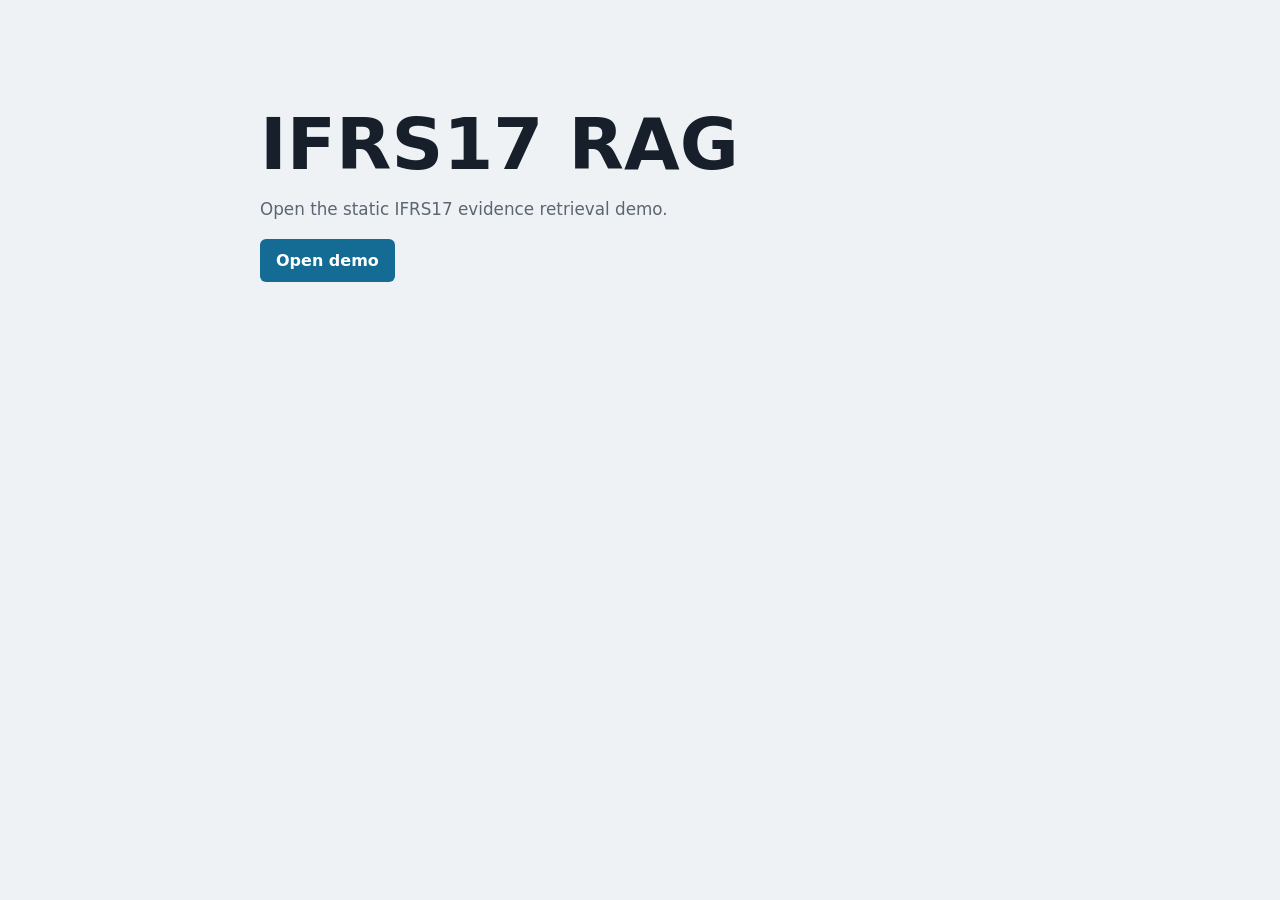
==== docs/index.html @ 3a795084 "feat: add static IFRS17 demo site" ====
<!doctype html>
<html lang="zh-Hant">
  <head>
    <meta charset="utf-8" />
    <meta name="viewport" content="width=device-width, initial-scale=1" />
    <title>IFRS17 RAG Demo</title>
    <style>
      :root {
        color-scheme: light;
        font-family:
          Inter, ui-sans-serif, system-ui, -apple-system, BlinkMacSystemFont, "Segoe UI", sans-serif;
        color: #17202a;
        background: #eef2f5;
      }

      body {
        margin: 0;
      }

      main {
        display: grid;
        gap: 16px;
        width: min(760px, calc(100% - 32px));
        margin: 12vh auto;
      }

      h1 {
        margin: 0;
        font-size: clamp(2.2rem, 7vw, 4.5rem);
        line-height: 1;
      }

      p {
        margin: 0;
        color: #5c6673;
        font-size: 1.05rem;
        line-height: 1.6;
      }

      a {
        display: inline-flex;
        width: fit-content;
        border-radius: 6px;
        padding: 12px 16px;
        background: #146c94;
        color: #fff;
        font-weight: 800;
        text-decoration: none;
      }
    </style>
  </head>
  <body>
    <main>
      <h1>IFRS17 RAG</h1>
      <p>Open the static IFRS17 evidence retrieval demo.</p>
      <a href="./ifrs17-demo/">Open demo</a>
    </main>
  </body>
</html>
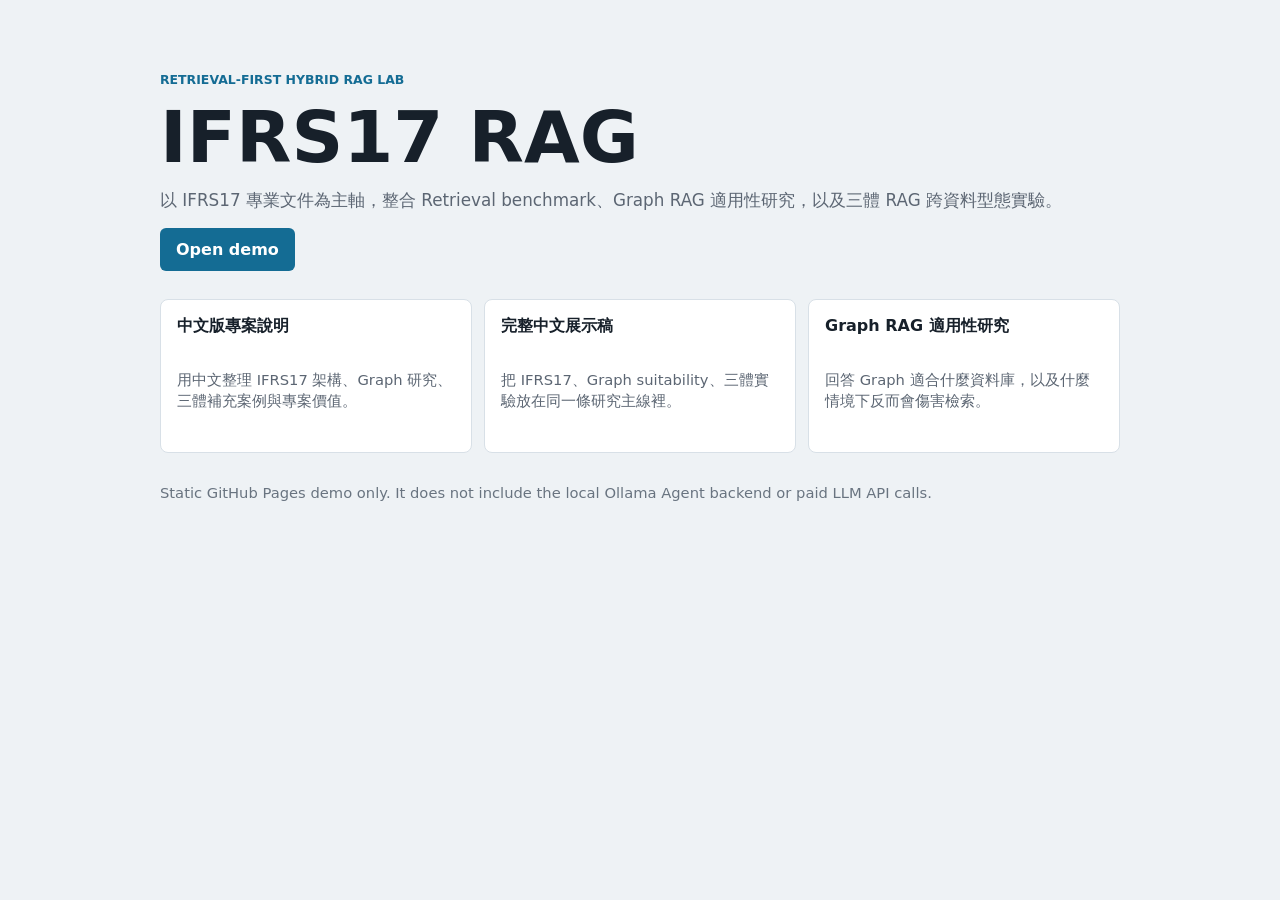
==== commit c8487b64: "docs: add Chinese IFRS17 RAG project overview" ====
--- a/docs/index.html
+++ b/docs/index.html
@@ -3,7 +3,7 @@
   <head>
     <meta charset="utf-8" />
     <meta name="viewport" content="width=device-width, initial-scale=1" />
-    <title>IFRS17 RAG Demo</title>
+    <title>IFRS17 RAG Project</title>
     <style>
       :root {
         color-scheme: light;
@@ -19,9 +19,9 @@
 
       main {
         display: grid;
-        gap: 16px;
-        width: min(760px, calc(100% - 32px));
-        margin: 12vh auto;
+        gap: 28px;
+        width: min(960px, calc(100% - 32px));
+        margin: 8vh auto;
       }
 
       h1 {
@@ -37,7 +37,48 @@
         line-height: 1.6;
       }
 
-      a {
+      .eyebrow {
+        color: #146c94;
+        font-size: 0.78rem;
+        font-weight: 900;
+        letter-spacing: 0;
+        text-transform: uppercase;
+      }
+
+      .hero {
+        display: grid;
+        gap: 14px;
+      }
+
+      .links {
+        display: grid;
+        grid-template-columns: repeat(3, minmax(0, 1fr));
+        gap: 12px;
+      }
+
+      .link {
+        display: grid;
+        gap: 8px;
+        min-height: 120px;
+        border: 1px solid #d8e0e7;
+        border-radius: 8px;
+        padding: 16px;
+        background: #fff;
+        color: #17202a;
+        text-decoration: none;
+      }
+
+      .link strong {
+        font-size: 1rem;
+      }
+
+      .link span {
+        color: #5c6673;
+        font-size: 0.92rem;
+        line-height: 1.45;
+      }
+
+      .primary {
         display: inline-flex;
         width: fit-content;
         border-radius: 6px;
@@ -47,13 +88,57 @@
         font-weight: 800;
         text-decoration: none;
       }
+
+      .note {
+        color: #697480;
+        font-size: 0.92rem;
+      }
+
+      @media (max-width: 760px) {
+        main {
+          margin: 36px auto;
+        }
+
+        .links {
+          grid-template-columns: 1fr;
+        }
+      }
     </style>
   </head>
   <body>
     <main>
-      <h1>IFRS17 RAG</h1>
-      <p>Open the static IFRS17 evidence retrieval demo.</p>
-      <a href="./ifrs17-demo/">Open demo</a>
+      <section class="hero">
+        <div class="eyebrow">Retrieval-first Hybrid RAG Lab</div>
+        <h1>IFRS17 RAG</h1>
+        <p>
+          以 IFRS17 專業文件為主軸，整合 Retrieval benchmark、Graph RAG
+          適用性研究，以及三體 RAG 跨資料型態實驗。
+        </p>
+        <a class="primary" href="./ifrs17-demo/">Open demo</a>
+      </section>
+
+      <section class="links" aria-label="Project links">
+        <a
+          class="link"
+          href="https://github.com/Ryan1998-0/IFRS17-RAG/blob/main/README.zh-TW.md"
+        >
+          <strong>中文版專案說明</strong>
+          <span>用中文整理 IFRS17 架構、Graph 研究、三體補充案例與專案價值。</span>
+        </a>
+        <a class="link" href="./project_overview_zh.md">
+          <strong>完整中文展示稿</strong>
+          <span>把 IFRS17、Graph suitability、三體實驗放在同一條研究主線裡。</span>
+        </a>
+        <a class="link" href="./graph_rag_suitability_report.md">
+          <strong>Graph RAG 適用性研究</strong>
+          <span>回答 Graph 適合什麼資料庫，以及什麼情境下反而會傷害檢索。</span>
+        </a>
+      </section>
+
+      <p class="note">
+        Static GitHub Pages demo only. It does not include the local Ollama Agent backend or
+        paid LLM API calls.
+      </p>
     </main>
   </body>
 </html>
